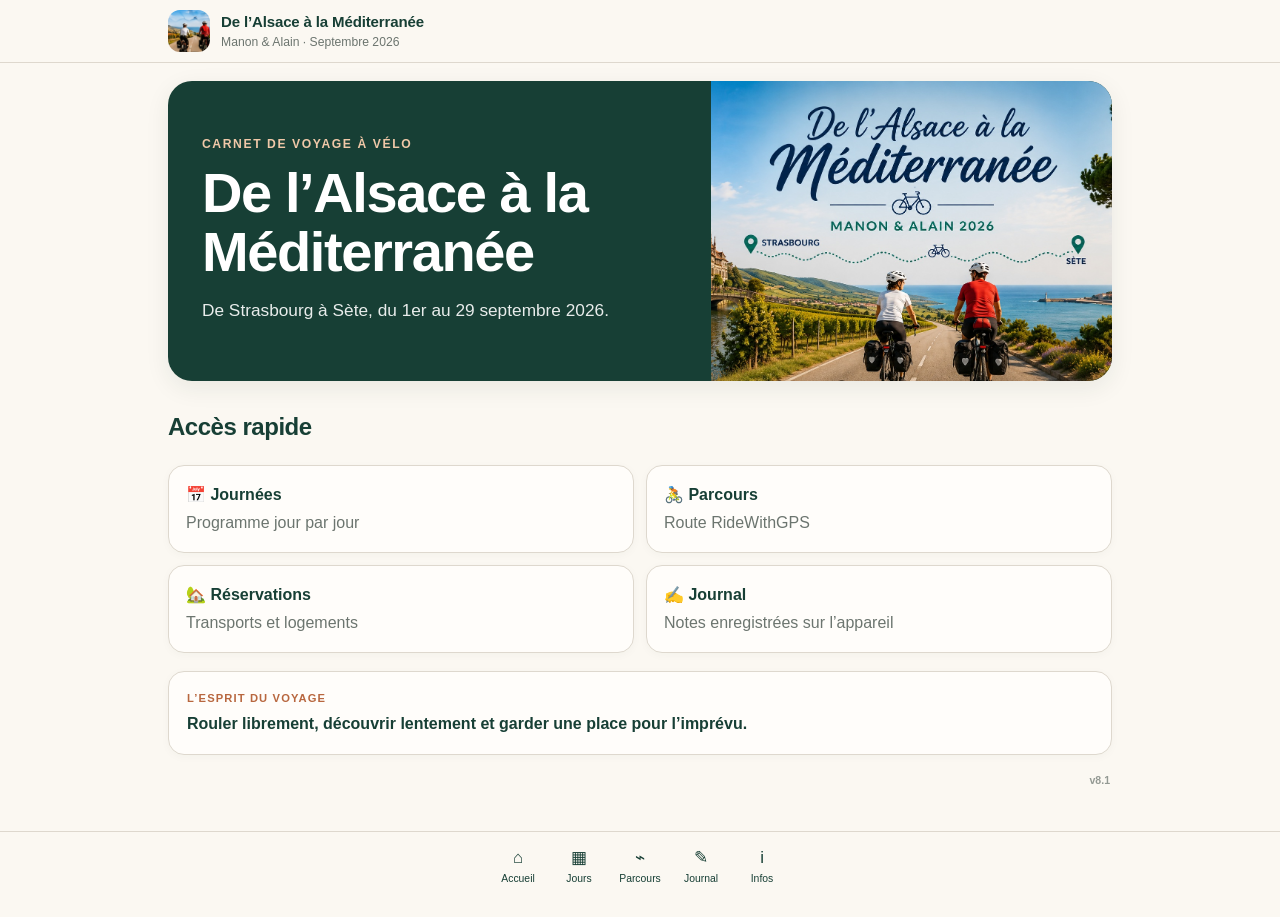
==== index.html @ c7af8c57 "Add files via upload" ====
<!doctype html>
<html lang="fr">
<head>
  <meta charset="utf-8">
  <meta name="viewport" content="width=device-width,initial-scale=1,viewport-fit=cover">
  <meta name="theme-color" content="#173f35">
  <meta name="apple-mobile-web-app-capable" content="yes">
  <meta name="apple-mobile-web-app-status-bar-style" content="default">
  <meta name="apple-mobile-web-app-title" content="France 2026">
  <link rel="manifest" href="manifest.webmanifest?v=8.1">
  <link rel="apple-touch-icon" sizes="180x180" href="icon-180-v2920.png">
  <link rel="icon" type="image/png" sizes="192x192" href="icon-192-v2920.png">
  <link rel="stylesheet" href="styles.css">
  <title>De l’Alsace à la Méditerranée</title>
</head>
<body>
<header class="top">
  <div class="topin">
    <img class="mini-logo" src="icon-192-v2920.png" alt="" aria-hidden="true" style="width:42px;height:42px;border-radius:12px;object-fit:cover;display:block;">
    <div><strong>De l’Alsace à la Méditerranée</strong><small>Manon &amp; Alain · Septembre 2026</small></div>
  </div>
</header>

<main>
<section id="accueil" class="screen active">
  <div class="hero">
    <div class="hero-copy">
      <p class="eyebrow">CARNET DE VOYAGE À VÉLO</p>
      <h1>De l’Alsace à la Méditerranée</h1>
      <p class="lead">De Strasbourg à Sète, du 1er au 29 septembre 2026.</p>
      
    </div>
    <div class="hero-art"><img src="cyclistes-hero.jpg" alt="De l’Alsace à la Méditerranée — Manon & Alain 2026" style="width:100%;height:100%;object-fit:cover;object-position:center center;"></div>
  </div>

  <h2>Accès rapide</h2>
  <div class="grid">
    <a class="card" href="#jours"><b>📅 Journées</b><span>Programme jour par jour</span></a>
    <a class="card" href="#itineraire"><b>🚴 Parcours</b><span>Route RideWithGPS</span></a>
    <a class="card" href="#reservations"><b>🏡 Réservations</b><span>Transports et logements</span></a>
    <a class="card" href="#journal"><b>✍️ Journal</b><span>Notes enregistrées sur l’appareil</span></a>
  </div>
  <div class="spirit"><small>L’ESPRIT DU VOYAGE</small><strong>Rouler librement, découvrir lentement et garder une place pour l’imprévu.</strong></div>
  <p class="home-version" aria-label="Version de l’application">v8.1</p>

</section>

<section id="jours" class="screen"><h1>Les journées</h1><p class="muted">Les quatre premières journées sont détaillées. Le voyage à vélo commence le 5 septembre.</p><div id="dayList" class="days"></div></section>
<section id="day" class="screen"><button class="back" data-go="jours">← Toutes les journées</button><div id="dayContent"></div></section>

<section id="itineraire" class="screen">
  <h1>Liste des itinéraires RideWithGPS</h1>
  <p class="muted">Tous les parcours GPX prévus pour le voyage à vélo.</p>
  <div class="route-list">
    <a class="route-item" href="https://ridewithgps.com/routes/53578421?privacy_code=kkxuelJLVp05PTeBOPnZdw6jLSiA1Exd" target="_blank" rel="noopener">
      <span class="route-icon">🌍</span>
      <span><strong>Strasbourg → Sète</strong><small>Parcours complet</small></span>
    </a>
    <a class="route-item" href="https://ridewithgps.com/routes/56990566" target="_blank" rel="noopener">
      <span class="route-icon">🚴</span><span><strong>Strasbourg → Barr</strong><small>5 septembre 2026</small></span>
    </a>
    <a class="route-item" href="https://ridewithgps.com/routes/56138400" target="_blank" rel="noopener">
      <span class="route-icon">🚴</span><span><strong>Barr → Colmar</strong><small>6 septembre 2026</small></span>
    </a>
    <a class="route-item" href="https://ridewithgps.com/routes/57036457" target="_blank" rel="noopener">
      <span class="route-icon">🚴</span><span><strong>Colmar → Cernay</strong><small>7 septembre 2026</small></span>
    </a>
    <a class="route-item" href="https://ridewithgps.com/routes/57052160" target="_blank" rel="noopener">
      <span class="route-icon">🚴</span><span><strong>Cernay → Colombier-Fontaine</strong><small>8 septembre 2026</small></span>
    </a>
    <a class="route-item" href="https://ridewithgps.com/routes/56206517" target="_blank" rel="noopener">
      <span class="route-icon">🚴</span><span><strong>Colombier-Fontaine → Roche-lez-Beaupré</strong><small>9 septembre 2026</small></span>
    </a>
    <a class="route-item" href="https://ridewithgps.com/routes/56222242" target="_blank" rel="noopener">
      <span class="route-icon">🚴</span><span><strong>Besançon → Dole</strong><small>10 septembre 2026</small></span>
    </a>
    <a class="route-item" href="https://ridewithgps.com/routes/56267399" target="_blank" rel="noopener">
      <span class="route-icon">🚴</span><span><strong>Dole → Marsannay-la-Côte</strong><small>11 septembre 2026</small></span>
    </a>
    <a class="route-item" href="https://ridewithgps.com/routes/56269077" target="_blank" rel="noopener">
      <span class="route-icon">🚴</span><span><strong>Marsannay-la-Côte - Boucle</strong><small>13 septembre 2026</small></span>
    </a>
    <a class="route-item" href="https://ridewithgps.com/routes/56269293" target="_blank" rel="noopener">
      <span class="route-icon">🚴</span><span><strong>Marsannay-la-Côte → Chagny</strong><small>14 septembre 2026</small></span>
    </a>
    <a class="route-item" href="https://ridewithgps.com/routes/56273151" target="_blank" rel="noopener">
      <span class="route-icon">🚴</span><span><strong>Chagny → Tournus</strong><small>15 septembre 2026</small></span>
    </a>
    <a class="route-item" href="https://ridewithgps.com/routes/56273559" target="_blank" rel="noopener">
      <span class="route-icon">🚴</span><span><strong>Tournus → Belleville-en-Beaujolais</strong><small>16 septembre 2026</small></span>
    </a>
    <a class="route-item" href="https://ridewithgps.com/routes/56281487" target="_blank" rel="noopener">
      <span class="route-icon">🚴</span><span><strong>Belleville-en-Beaujolais → Givors</strong><small>17 septembre 2026</small></span>
    </a>
    <a class="route-item" href="https://ridewithgps.com/routes/56790082" target="_blank" rel="noopener">
      <span class="route-icon">🚴</span><span><strong>Givors → Tain-l’Hermitage</strong><small>18 septembre 2026</small></span>
    </a>
    <a class="route-item" href="https://ridewithgps.com/routes/56830705" target="_blank" rel="noopener">
      <span class="route-icon">🚴</span><span><strong>Tain-l’Hermitage → Montélimar</strong><small>20 septembre 2026</small></span>
    </a>
    <a class="route-item" href="https://ridewithgps.com/routes/56876673" target="_blank" rel="noopener">
      <span class="route-icon">🚴</span><span><strong>Montélimar → Orange</strong><small>21 septembre 2026</small></span>
    </a>
    <a class="route-item" href="https://ridewithgps.com/routes/56885622" target="_blank" rel="noopener">
      <span class="route-icon">🚴</span><span><strong>Orange → Avignon</strong><small>22 septembre 2026</small></span>
    </a>
  </div>
</section>

<section id="reservations" class="screen">
  <h1>Réservations et transports</h1>

  <div class="panel">
    <b>🚐 Aéronavette — aller-retour Montréal-Trudeau</b>
    <p><strong>Dossier :</strong> 201622<br>
    <strong>Aller :</strong> 31 août 2026 — Magog → Montréal-Trudeau, pour le vol TS574 vers Lyon à 23 h 25<br>
    <strong>Retour :</strong> 29 septembre 2026 — arrivée du vol TS575 de Lyon à 16 h 15, puis Montréal-Trudeau → Magog<br>
    <strong>Bagages surdimensionnés :</strong> 2 sacs à vélo</p>
    <a href="aeronavette-reservation.pdf" target="_blank" rel="noopener">Voir la réservation Aéronavette</a>
  </div>

  <div class="panel"><b>Lyon — 1er et 2 septembre</b><p>14, rue Saint-Victorien, 69003 Lyon</p><a href="https://wego.here.com/search/14%20Rue%20Saint-Victorien%2C%2069003%20Lyon" target="_blank" rel="noopener" class="reservation-action">📍 Ouvrir dans HERE WeGo</a></div>

  <div class="panel">
    <b>📦 Bounce — consigne de bagages · 2 au 27 septembre</b>
    <p><strong>Lieu :</strong> Hôtel Restaurant Campanile Lyon Gare Part-Dieu<br>
    <strong>Adresse :</strong> 31, rue Maurice Flandin, 69003 Lyon<br>
    <strong>Dépôt :</strong> 2 septembre 2026 à 10 h<br>
    <strong>Récupération :</strong> 27 septembre 2026 à 17 h<br>
    <strong>Code de réservation :</strong> RHQDAPG4<br>
    <strong>Bagage :</strong> 1 hors format</p>
    <a href="https://wego.here.com/directions/mix/14%20Rue%20Saint-Victorien%2C%2069003%20Lyon/31%20Rue%20Maurice%20Flandin%2C%2069003%20Lyon" target="_blank" rel="noopener" class="reservation-action">🗺️ Itinéraire Airbnb → Bounce</a>
  </div>
  <div class="panel"><b>Strasbourg — 3 et 4 septembre</b><p>17, rue des Orfèvres, 67000 Strasbourg</p><a href="https://wego.here.com/search/17%20Rue%20des%20Orfevres%2C%20Strasbourg" target="_blank" rel="noopener" class="reservation-action">📍 Ouvrir dans HERE WeGo</a></div>
  <div class="panel"><b>Aéroport de Lyon → Part-Dieu</b><p>Rhônexpress.</p><a href="https://www.rhonexpress.fr/" target="_blank" rel="noopener" class="reservation-action">🎟️ Ouvrir la billetterie Rhônexpress</a></div>
  <div class="panel warning"><b>Train Lyon → Strasbourg</b><p>Horaire et réservation des deux vélos à confirmer. Ne pas considérer cette section comme une réservation.</p><a href="https://www.sncf-connect.com/" target="_blank" rel="noopener">SNCF Connect</a></div>
</section>

<section id="journal" class="screen"><h1>Journal de route</h1><p class="muted">Les notes restent enregistrées dans ce navigateur sur cet appareil.</p><label>Date ou titre<input id="noteTitle" placeholder="Ex. 8 septembre — une belle rencontre"></label><label>Votre note<textarea id="noteText" rows="8" placeholder="Écrivez ici..."></textarea></label><button class="btn" id="saveNote">Enregistrer la note</button><div id="notes"></div></section>

<section id="infos" class="screen">
  <h1>Informations utiles</h1>
  <p class="muted">Renseignements pratiques pour le voyage. Aucun document confidentiel n’est conservé dans le site.</p>

  <div class="panel warning">
    <b>Urgence en France</b>
    <p><strong>112</strong> — numéro d’urgence européen<br>
    <strong>15</strong> — SAMU, urgence médicale<br>
    <strong>17</strong> — Police<br>
    <strong>18</strong> — Pompiers</p>
  </div>

  <div class="panel">
    <b>Assurance médicale Manuvie</b>
    <p><strong>Numéros de téléphone</strong><br>
    Canada et États-Unis : <a href="tel:+18888818010">1 888 881-8010</a><br>
    Ailleurs dans le monde, à frais virés : <a href="tel:+15199458346">1 519 945-8346</a></p>
    <p><strong>Numéros de contrat</strong><br>
    Alain : CMX108213034<br>
    Manon : CMX459519649</p>
    <p class="note">Communiquer avec le centre d’assistance avant un traitement lorsque la situation le permet. Les contrats complets demeurent dans iCloud Drive ou dans l’application Fichiers.</p>
  </div>

  <div class="panel">
    <b>Applications utiles</b>
    <p><a href="https://ridewithgps.com/" target="_blank" rel="noopener">RideWithGPS</a><br>
    <a href="https://www.sncf-connect.com/" target="_blank" rel="noopener">SNCF Connect</a><br>
    <a href="https://wego.here.com/" target="_blank" rel="noopener">HERE WeGo</a></p>
  </div>


  <div class="panel">
    <b>🚴 Dupliquer un itinéraire dans RideWithGPS sur iPad</b>
    <ol>
      <li>Ouvrir <strong>Bibliothèque</strong>, puis <strong>Itinéraires</strong>.</li>
      <li>Ouvrir l’itinéraire à dupliquer.</li>
      <li>Toucher <strong>Planifier</strong> au bas de l’écran.</li>
      <li>Dans le planificateur, toucher <strong>Terminé</strong>, sans modifier le tracé.</li>
      <li>Toucher <strong>Enregistrer</strong>.</li>
      <li>Choisir <strong>Enregistrer comme nouveau</strong> (<em>Save as New</em>).</li>
      <li>Donner un nouveau nom à la copie, puis enregistrer.</li>
    </ol>
    <p class="note">La copie peut ensuite être modifiée sans toucher à l’itinéraire original.</p>
  </div>

  <div class="panel">
    <b>📲 Mise à jour du site sur GitHub — tablette</b>
    <ol>
      <li>Télécharger le fichier <strong>vX.X.X-France2026.zip</strong> depuis ChatGPT.</li>
      <li>Dans <strong>Fichiers &gt; Téléchargements</strong>, toucher le ZIP pour le décompresser.</li>
      <li>Dans Safari, ouvrir le dépôt <strong>FranceVelo2026</strong> sur GitHub.</li>
      <li>Choisir <strong>Add file &gt; Upload files</strong>.</li>
      <li>Sélectionner <strong>tout le contenu</strong> du dossier décompressé, et non le dossier lui-même.</li>
      <li>Attendre la fin du téléversement, inscrire « Mise à jour vX.X.X », puis toucher <strong>Commit changes</strong>.</li>
      <li>Après environ une minute, rouvrir le site et vérifier le numéro de version dans Informations.</li>
    </ol>
    <p class="note">Si l’ancienne version reste affichée, fermer le site puis le rouvrir dans Safari.</p>
  </div>
<p><strong>Version actuelle : v8.1</strong></p>
</section>
</main>

<nav class="bottom"><a href="#accueil">⌂<span>Accueil</span></a><a href="#jours">▦<span>Jours</span></a><a href="#itineraire">⌁<span>Parcours</span></a><a href="#journal">✎<span>Journal</span></a><a href="#infos">i<span>Infos</span></a></nav>
<script src="app.js?v=8.1"></script>
</body>
</html>
---- styles.css ----
:root{--green:#173f35;--green2:#245848;--paper:#fbf8f2;--card:#fffdfa;--ink:#24312d;--muted:#6c756f;--line:#ded8ce;--rust:#b8673f;--soft:#f0ebe2;--shadow:0 7px 24px rgba(28,48,41,.08)}
*{box-sizing:border-box}html{background:var(--paper);scroll-behavior:smooth}body{margin:0;background:var(--paper);color:var(--ink);font-family:-apple-system,BlinkMacSystemFont,"SF Pro Text","Helvetica Neue",Arial,sans-serif;-webkit-font-smoothing:antialiased;text-rendering:optimizeLegibility;line-height:1.5;padding-bottom:86px}a{color:inherit;text-decoration:none}button,input,textarea{font:inherit}.top{position:sticky;top:0;z-index:50;background:rgba(251,248,242,.94);backdrop-filter:blur(12px);border-bottom:1px solid var(--line)}.topin{max-width:980px;margin:auto;padding:10px 18px;display:flex;align-items:center;gap:11px}.topin div{display:flex;flex-direction:column}.topin strong{font-size:.94rem;color:var(--green);font-weight:700;letter-spacing:-.01em}.topin small{font-size:.76rem;color:var(--muted)}main{max-width:980px;margin:auto;padding:18px 18px 42px}.screen{display:none}.screen.active{display:block}.hero{background:var(--green);color:white;border-radius:24px;overflow:hidden;display:grid;grid-template-columns:minmax(0,1.15fr) minmax(260px,.85fr);min-height:300px;position:relative;box-shadow:var(--shadow)}.hero-copy{padding:34px 34px 38px;display:flex;flex-direction:column;justify-content:center}.hero h1{color:white;font-size:clamp(2rem,5vw,3.5rem);line-height:1.05;margin:.2rem 0 1rem;max-width:620px;font-weight:750;letter-spacing:-.025em}.lead{font-size:1.08rem;opacity:.9;margin:0}.eyebrow{font-size:.76rem;letter-spacing:.13em;text-transform:uppercase;font-weight:800;color:var(--rust);margin:0 0 8px}.hero .eyebrow{color:#f0c8a8}.hero-art{min-height:300px}.home-version{margin:8px 2px 0;text-align:right;color:var(--muted);font-size:.66rem;font-weight:600;opacity:.72}h1{color:var(--green);line-height:1.1}h2{color:var(--green);margin-top:28px;font-weight:750;letter-spacing:-.02em}.grid{display:grid;grid-template-columns:repeat(2,minmax(0,1fr));gap:12px}.card,.panel,.spirit,.fact,.route-item,.dayitem{background:var(--card);border:1px solid var(--line);border-radius:16px;box-shadow:0 2px 10px rgba(28,48,41,.03)}.card{padding:17px;display:flex;flex-direction:column;gap:4px}.card b{color:var(--green);font-weight:700}.card span,.muted,.note{color:var(--muted)}.spirit{margin:18px 0;padding:18px}.spirit small{display:block;font-size:.7rem;letter-spacing:.1em;color:var(--rust);font-weight:800;margin-bottom:5px}.spirit strong{display:block;color:var(--green)}.days{display:grid;gap:9px}.dayitem{display:grid;grid-template-columns:44px 1fr;align-items:center;gap:11px;padding:11px 13px;cursor:pointer}.dayitem.pending{opacity:.62}.daynum{width:38px;height:38px;border-radius:50%;display:grid;place-items:center;background:var(--green);color:white;font-weight:800}.dayitem small{display:block;color:var(--muted);margin-top:2px}.back{border:0;background:transparent;color:var(--green);font-weight:750;padding:7px 0;cursor:pointer}.facts{display:grid;grid-template-columns:repeat(2,minmax(0,1fr));gap:10px;margin:15px 0 22px}.fact{padding:13px 14px}.fact small{display:block;color:var(--muted);font-size:.73rem;text-transform:uppercase;letter-spacing:.04em}.fact b{display:block;color:var(--green);margin-top:2px}.timeline{border-left:2px solid #cbbda9;margin-left:6px;padding-left:20px}.stop{position:relative;padding:0 0 22px}.stop:before{content:"";position:absolute;left:-26px;top:7px;width:10px;height:10px;border-radius:50%;background:var(--rust)}.stop>b{color:var(--green)}.stop p{margin:5px 0 0}.activity-links,.daylinks{display:grid;gap:8px;margin-top:10px}.activity-links a,.daylinks .btn,.btn{display:block;padding:12px 14px;border-radius:13px;background:var(--green);color:white;font-weight:700;border:0;text-align:center}.activity-links a{background:var(--soft);color:var(--green);border:1px solid var(--line);text-align:left}.route-list{display:grid;gap:9px}.route-item{display:flex;align-items:center;gap:12px;padding:13px 15px}.route-item:hover{border-color:#b9aa99}.route-icon{font-size:1.35rem}.route-item span:last-child{display:flex;flex-direction:column}.route-item strong{color:var(--green)}.route-item small{color:var(--muted);margin-top:2px}.panel{padding:16px;margin:12px 0}.panel>b{color:var(--green)}.panel p{margin:.45rem 0}.warning{border-left:4px solid var(--rust)}label{display:block;font-weight:700;color:var(--green);margin:14px 0 7px}input,textarea{width:100%;border:1px solid var(--line);border-radius:12px;padding:12px;background:white;color:var(--ink)}.bottom{position:fixed;left:0;right:0;bottom:0;z-index:60;display:flex;justify-content:center;gap:3px;padding:8px 8px calc(8px + env(safe-area-inset-bottom));background:rgba(251,248,242,.96);backdrop-filter:blur(14px);border-top:1px solid var(--line)}.bottom a{min-width:58px;padding:5px 8px;display:flex;flex-direction:column;align-items:center;font-size:1.05rem;color:var(--green)}.bottom a span{font-size:.65rem;margin-top:1px}ol{padding-left:1.25rem}@media(max-width:720px){main{padding:14px 14px 36px}.hero{grid-template-columns:1fr;min-height:auto}.hero-copy{padding:25px 22px 24px}.hero-art{height:180px;min-height:0}.grid,.facts{grid-template-columns:1fr 1fr}.hero h1{font-size:2.15rem}}@media(max-width:430px){.grid,.facts{grid-template-columns:1fr}.topin{padding-left:14px;padding-right:14px}.hero-art{height:155px}}

/* Liens d’action plus visibles dans Réservations */
#reservations .reservation-action{display:inline-flex;align-items:center;justify-content:center;gap:7px;margin-top:8px;padding:11px 14px;border-radius:12px;background:var(--green);color:#fff;font-weight:750;box-shadow:0 2px 8px rgba(23,63,53,.16)}
#reservations .reservation-action:active{transform:translateY(1px)}
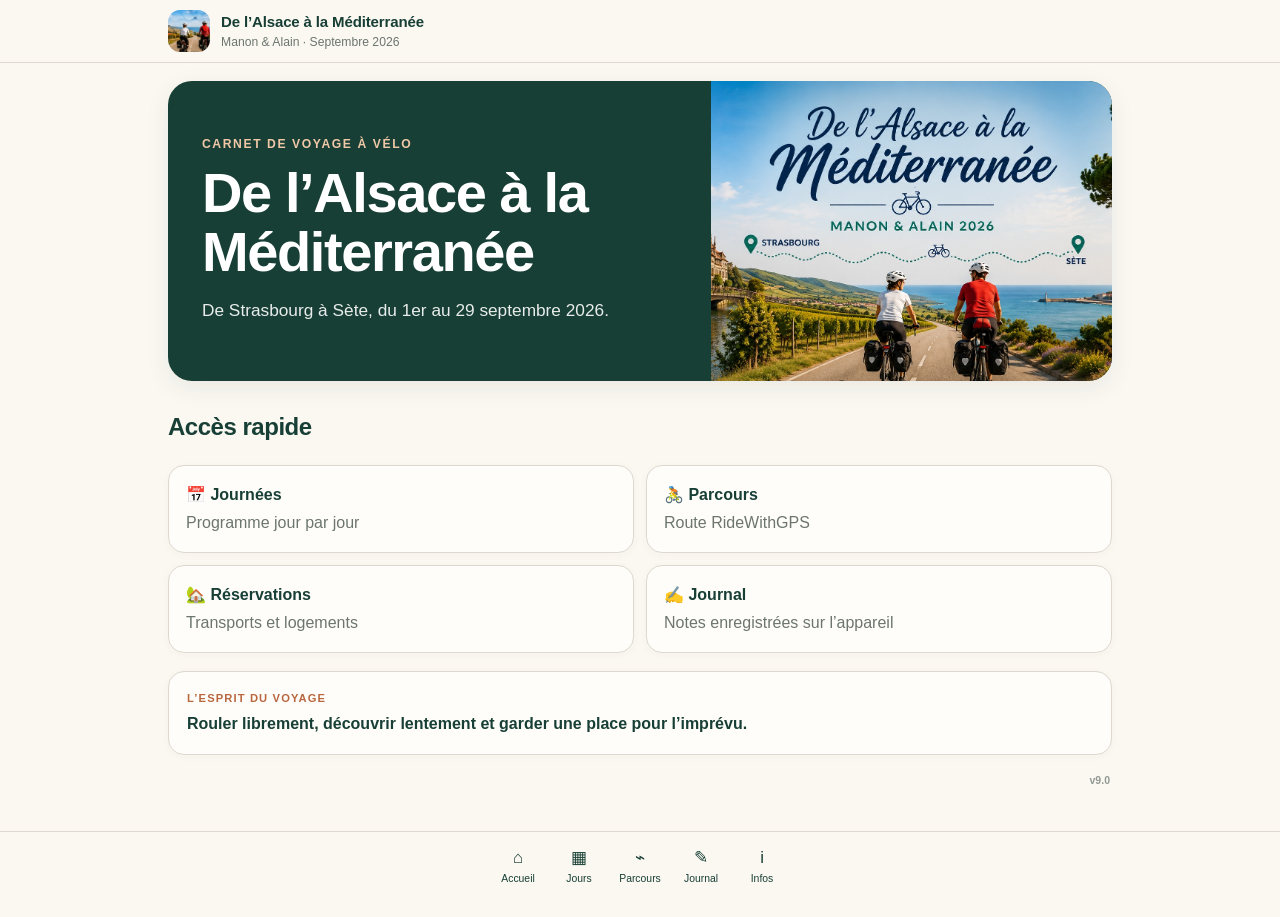
==== commit d73c4e06: "Add files via upload" ====
--- a/index.html
+++ b/index.html
@@ -41,7 +41,7 @@
     <a class="card" href="#journal"><b>✍️ Journal</b><span>Notes enregistrées sur l’appareil</span></a>
   </div>
   <div class="spirit"><small>L’ESPRIT DU VOYAGE</small><strong>Rouler librement, découvrir lentement et garder une place pour l’imprévu.</strong></div>
-  <p class="home-version" aria-label="Version de l’application">v8.1</p>
+  <p class="home-version" aria-label="Version de l’application">v9.0</p>
 
 </section>
 
@@ -68,11 +68,11 @@
     <a class="route-item" href="https://ridewithgps.com/routes/57052160" target="_blank" rel="noopener">
       <span class="route-icon">🚴</span><span><strong>Cernay → Colombier-Fontaine</strong><small>8 septembre 2026</small></span>
     </a>
-    <a class="route-item" href="https://ridewithgps.com/routes/56206517" target="_blank" rel="noopener">
+    <a class="route-item" href="https://ridewithgps.com/routes/57070393" target="_blank" rel="noopener">
       <span class="route-icon">🚴</span><span><strong>Colombier-Fontaine → Roche-lez-Beaupré</strong><small>9 septembre 2026</small></span>
     </a>
-    <a class="route-item" href="https://ridewithgps.com/routes/56222242" target="_blank" rel="noopener">
-      <span class="route-icon">🚴</span><span><strong>Besançon → Dole</strong><small>10 septembre 2026</small></span>
+    <a class="route-item" href="https://ridewithgps.com/routes/57084400" target="_blank" rel="noopener">
+      <span class="route-icon">🚴</span><span><strong>Roche-lez-Beaupré → Dole</strong><small>10 septembre 2026</small></span>
     </a>
     <a class="route-item" href="https://ridewithgps.com/routes/56267399" target="_blank" rel="noopener">
       <span class="route-icon">🚴</span><span><strong>Dole → Marsannay-la-Côte</strong><small>11 septembre 2026</small></span>
@@ -196,11 +196,11 @@
     </ol>
     <p class="note">Si l’ancienne version reste affichée, fermer le site puis le rouvrir dans Safari.</p>
   </div>
-<p><strong>Version actuelle : v8.1</strong></p>
+<p><strong>Version actuelle : v9.0</strong></p>
 </section>
 </main>
 
 <nav class="bottom"><a href="#accueil">⌂<span>Accueil</span></a><a href="#jours">▦<span>Jours</span></a><a href="#itineraire">⌁<span>Parcours</span></a><a href="#journal">✎<span>Journal</span></a><a href="#infos">i<span>Infos</span></a></nav>
-<script src="app.js?v=8.1"></script>
+<script src="app.js?v=9.0"></script>
 </body>
 </html>
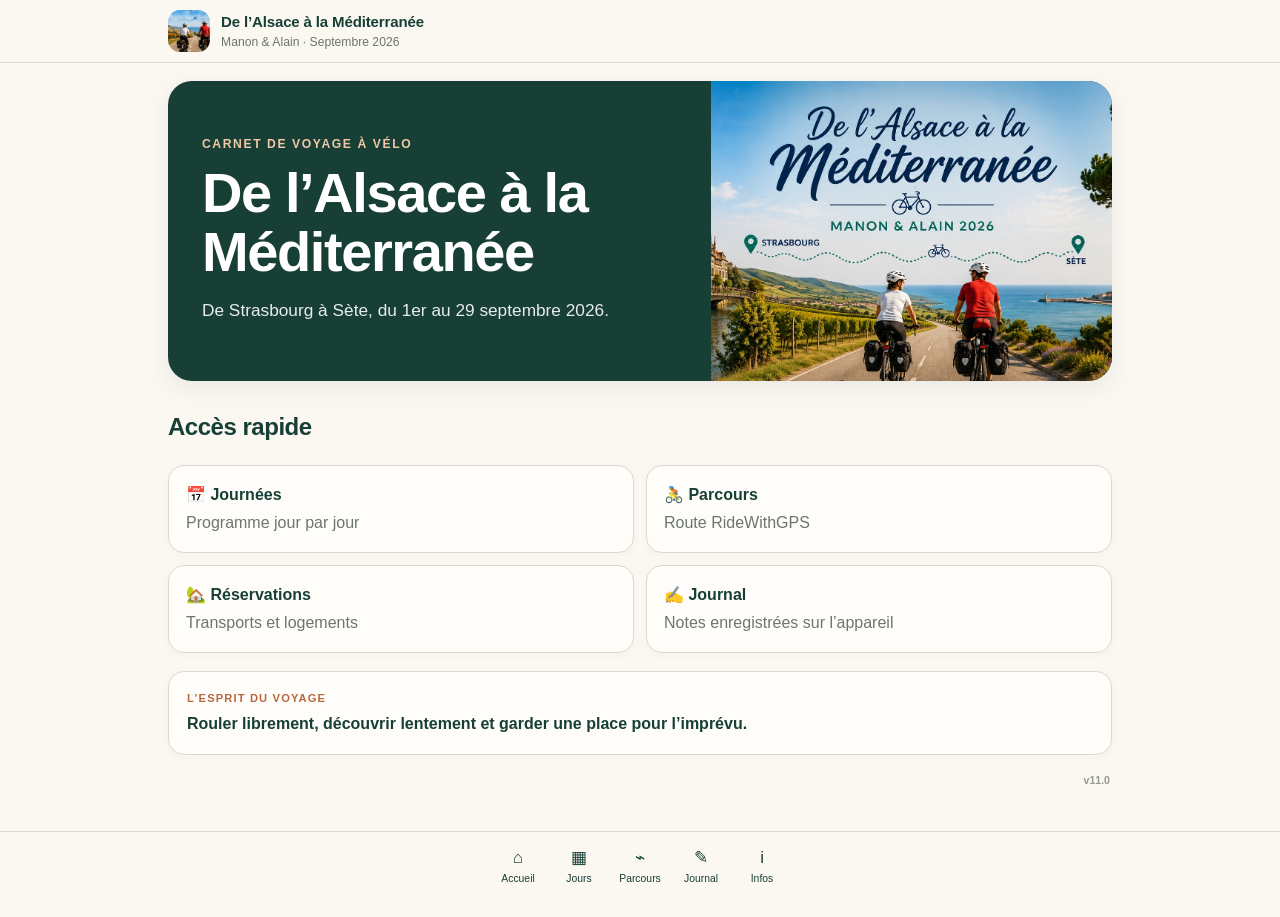
==== commit 05c7a4d1: "Add files via upload" ====
--- a/index.html
+++ b/index.html
@@ -41,7 +41,7 @@
     <a class="card" href="#journal"><b>✍️ Journal</b><span>Notes enregistrées sur l’appareil</span></a>
   </div>
   <div class="spirit"><small>L’ESPRIT DU VOYAGE</small><strong>Rouler librement, découvrir lentement et garder une place pour l’imprévu.</strong></div>
-  <p class="home-version" aria-label="Version de l’application">v9.0</p>
+  <p class="home-version" aria-label="Version de l’application">v11.0</p>
 
 </section>
 
@@ -196,11 +196,11 @@
     </ol>
     <p class="note">Si l’ancienne version reste affichée, fermer le site puis le rouvrir dans Safari.</p>
   </div>
-<p><strong>Version actuelle : v9.0</strong></p>
+<p><strong>Version actuelle : v11.0</strong></p>
 </section>
 </main>
 
 <nav class="bottom"><a href="#accueil">⌂<span>Accueil</span></a><a href="#jours">▦<span>Jours</span></a><a href="#itineraire">⌁<span>Parcours</span></a><a href="#journal">✎<span>Journal</span></a><a href="#infos">i<span>Infos</span></a></nav>
-<script src="app.js?v=9.0"></script>
+<script src="app.js?v=9.1"></script>
 </body>
 </html>
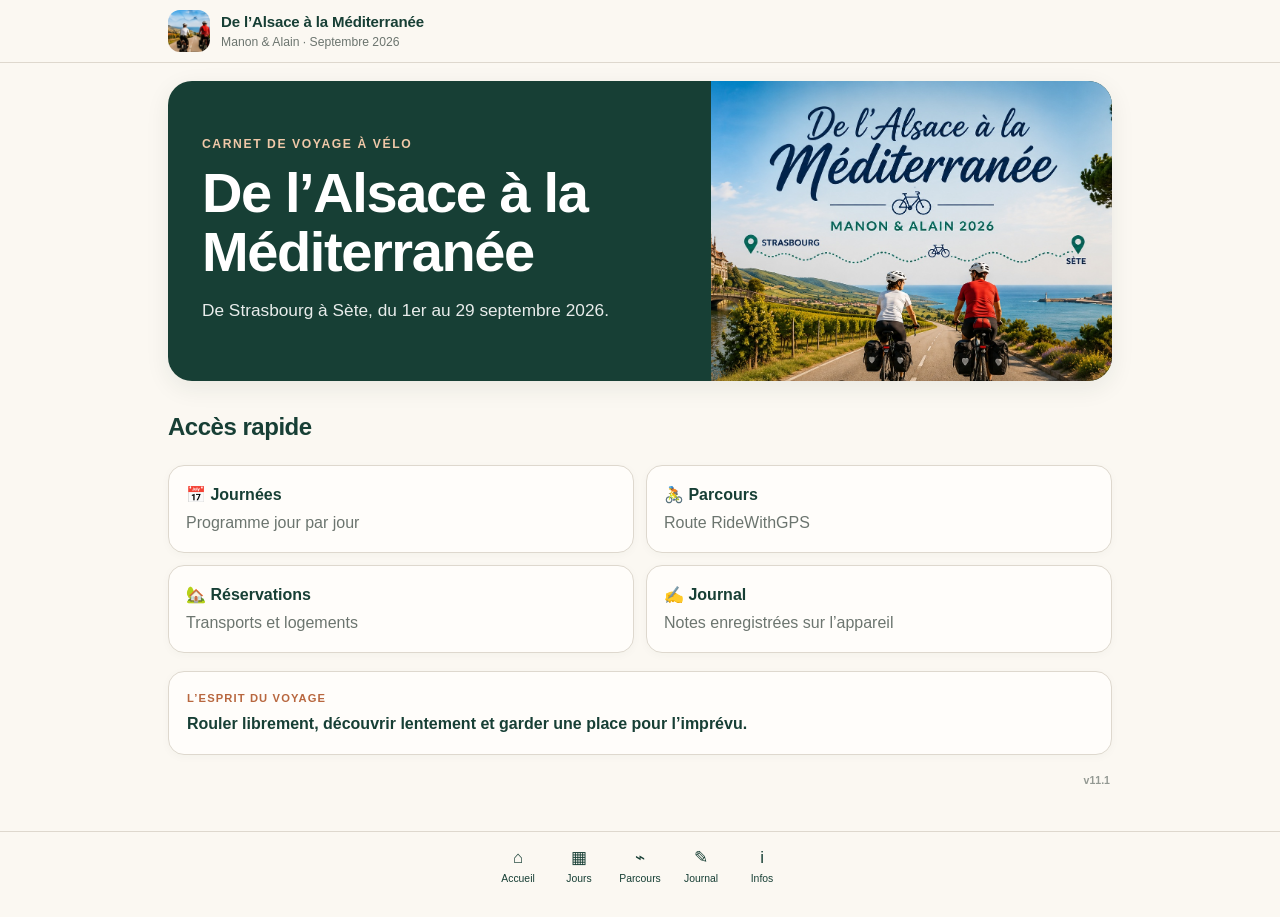
==== commit cef77e48: "Add files via upload" ====
--- a/index.html
+++ b/index.html
@@ -41,7 +41,7 @@
     <a class="card" href="#journal"><b>✍️ Journal</b><span>Notes enregistrées sur l’appareil</span></a>
   </div>
   <div class="spirit"><small>L’ESPRIT DU VOYAGE</small><strong>Rouler librement, découvrir lentement et garder une place pour l’imprévu.</strong></div>
-  <p class="home-version" aria-label="Version de l’application">v11.0</p>
+  <p class="home-version" aria-label="Version de l’application">v11.1</p>
 
 </section>
 
@@ -78,7 +78,7 @@
       <span class="route-icon">🚴</span><span><strong>Dole → Marsannay-la-Côte</strong><small>11 septembre 2026</small></span>
     </a>
     <a class="route-item" href="https://ridewithgps.com/routes/56269077" target="_blank" rel="noopener">
-      <span class="route-icon">🚴</span><span><strong>Marsannay-la-Côte - Boucle</strong><small>13 septembre 2026</small></span>
+      <span class="route-icon">🚴</span><span><strong>Marsannay-la-Côte - Boucle</strong><small>12 septembre 2026</small></span>
     </a>
     <a class="route-item" href="https://ridewithgps.com/routes/56269293" target="_blank" rel="noopener">
       <span class="route-icon">🚴</span><span><strong>Marsannay-la-Côte → Chagny</strong><small>14 septembre 2026</small></span>
@@ -196,7 +196,7 @@
     </ol>
     <p class="note">Si l’ancienne version reste affichée, fermer le site puis le rouvrir dans Safari.</p>
   </div>
-<p><strong>Version actuelle : v11.0</strong></p>
+<p><strong>Version actuelle : v11.1</strong></p>
 </section>
 </main>
 
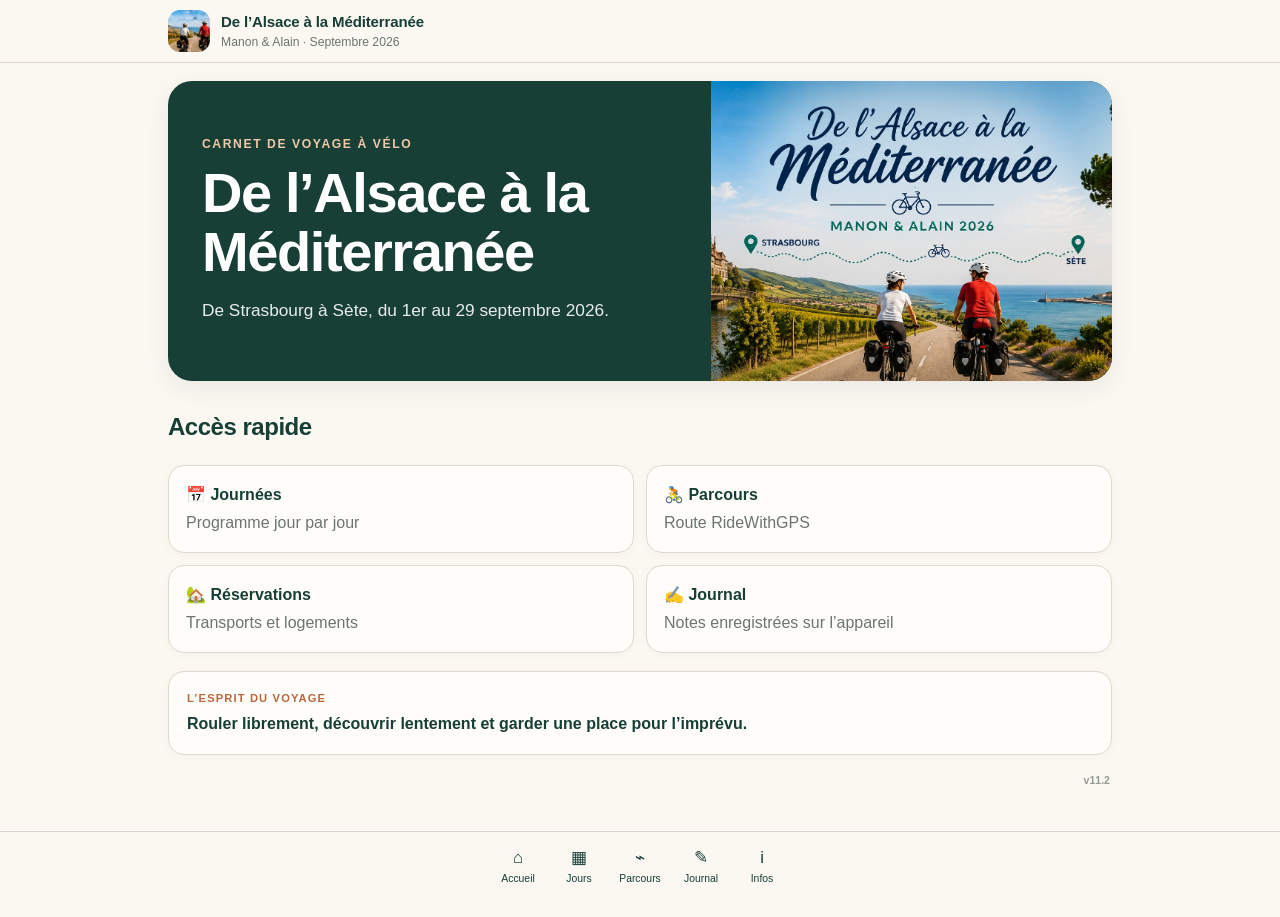
==== commit 42d0b7e8: "Add files via upload" ====
--- a/index.html
+++ b/index.html
@@ -41,7 +41,7 @@
     <a class="card" href="#journal"><b>✍️ Journal</b><span>Notes enregistrées sur l’appareil</span></a>
   </div>
   <div class="spirit"><small>L’ESPRIT DU VOYAGE</small><strong>Rouler librement, découvrir lentement et garder une place pour l’imprévu.</strong></div>
-  <p class="home-version" aria-label="Version de l’application">v11.1</p>
+  <p class="home-version" aria-label="Version de l’application">v11.2</p>
 
 </section>
 
@@ -196,7 +196,7 @@
     </ol>
     <p class="note">Si l’ancienne version reste affichée, fermer le site puis le rouvrir dans Safari.</p>
   </div>
-<p><strong>Version actuelle : v11.1</strong></p>
+<p><strong>Version actuelle : v11.2</strong></p>
 </section>
 </main>
 
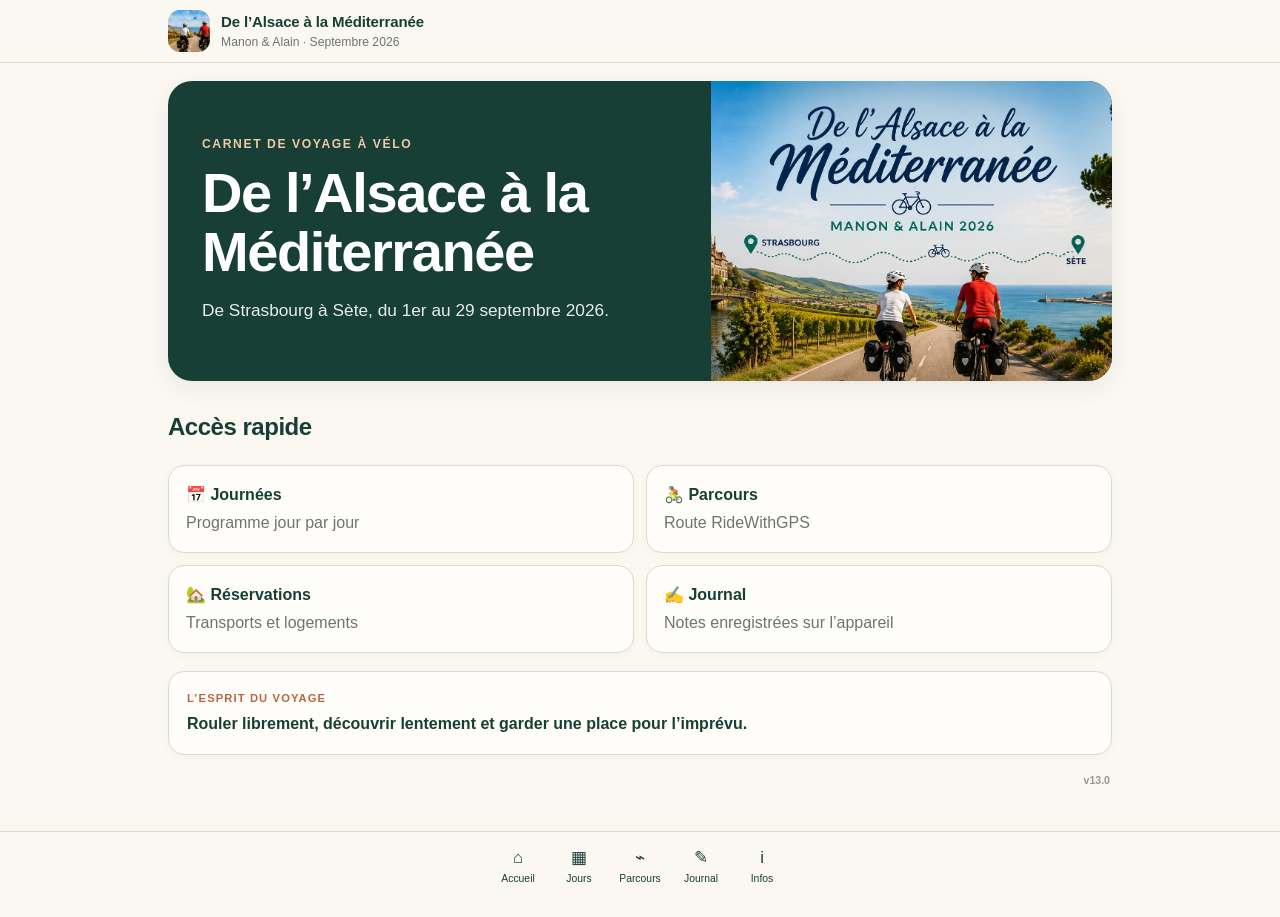
==== commit 7f88508e: "Add files via upload" ====
--- a/index.html
+++ b/index.html
@@ -41,7 +41,7 @@
     <a class="card" href="#journal"><b>✍️ Journal</b><span>Notes enregistrées sur l’appareil</span></a>
   </div>
   <div class="spirit"><small>L’ESPRIT DU VOYAGE</small><strong>Rouler librement, découvrir lentement et garder une place pour l’imprévu.</strong></div>
-  <p class="home-version" aria-label="Version de l’application">v11.2</p>
+  <p class="home-version" aria-label="Version de l’application">v13.0</p>
 
 </section>
 
@@ -81,10 +81,10 @@
       <span class="route-icon">🚴</span><span><strong>Marsannay-la-Côte - Boucle</strong><small>12 septembre 2026</small></span>
     </a>
     <a class="route-item" href="https://ridewithgps.com/routes/56269293" target="_blank" rel="noopener">
-      <span class="route-icon">🚴</span><span><strong>Marsannay-la-Côte → Chagny</strong><small>14 septembre 2026</small></span>
+      <span class="route-icon">🚴</span><span><strong>Marsannay-la-Côte → Chalon-sur-Saône</strong><small>14 septembre 2026</small></span>
     </a>
     <a class="route-item" href="https://ridewithgps.com/routes/56273151" target="_blank" rel="noopener">
-      <span class="route-icon">🚴</span><span><strong>Chagny → Tournus</strong><small>15 septembre 2026</small></span>
+      <span class="route-icon">🚴</span><span><strong>Chalon-sur-Saône → Mâcon</strong><small>15 septembre 2026</small></span>
     </a>
     <a class="route-item" href="https://ridewithgps.com/routes/56273559" target="_blank" rel="noopener">
       <span class="route-icon">🚴</span><span><strong>Tournus → Belleville-en-Beaujolais</strong><small>16 septembre 2026</small></span>
@@ -196,7 +196,7 @@
     </ol>
     <p class="note">Si l’ancienne version reste affichée, fermer le site puis le rouvrir dans Safari.</p>
   </div>
-<p><strong>Version actuelle : v11.2</strong></p>
+<p><strong>Version actuelle : v13.0</strong></p>
 </section>
 </main>
 
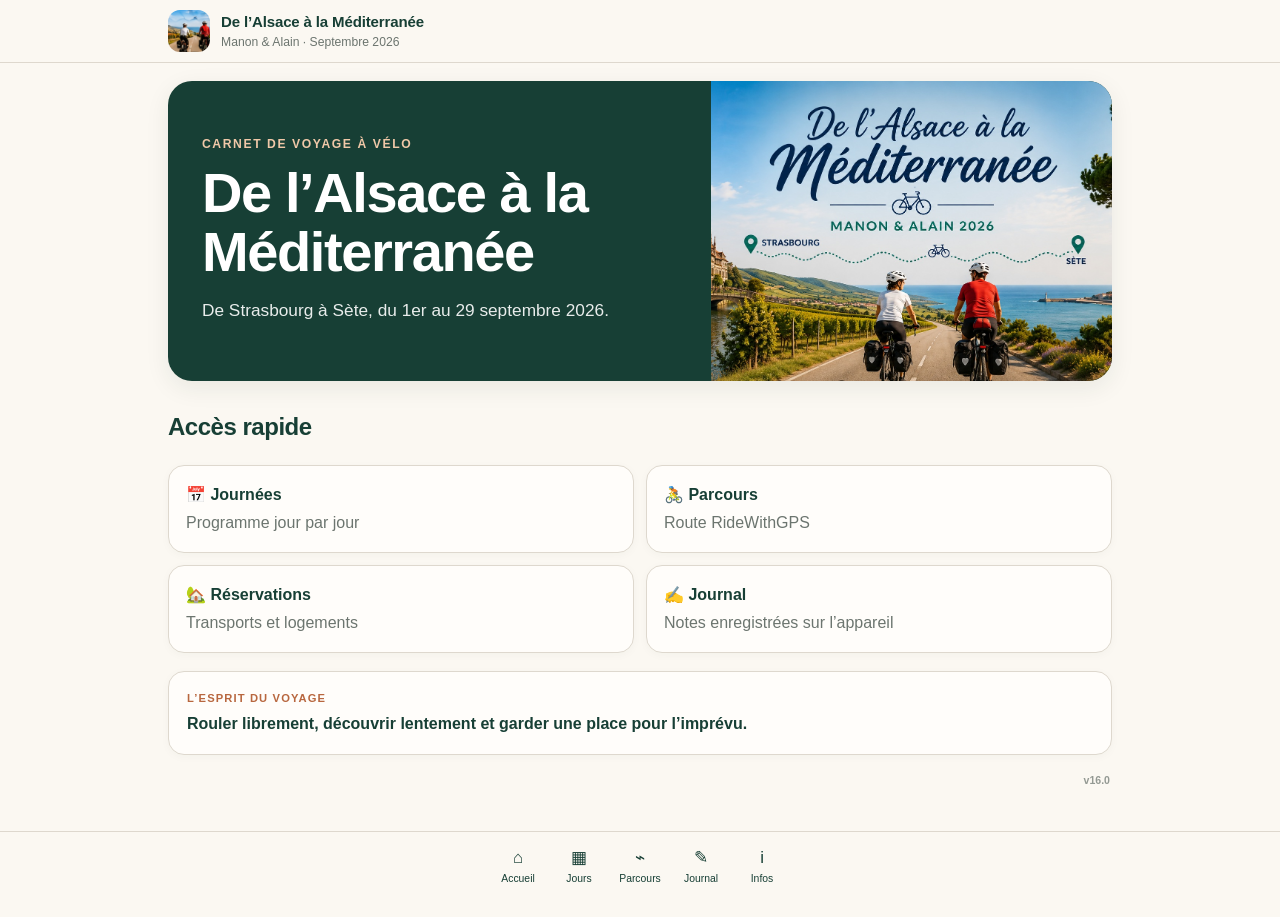
==== commit aec1eec1: "Add files via upload" ====
--- a/index.html
+++ b/index.html
@@ -41,7 +41,7 @@
     <a class="card" href="#journal"><b>✍️ Journal</b><span>Notes enregistrées sur l’appareil</span></a>
   </div>
   <div class="spirit"><small>L’ESPRIT DU VOYAGE</small><strong>Rouler librement, découvrir lentement et garder une place pour l’imprévu.</strong></div>
-  <p class="home-version" aria-label="Version de l’application">v13.0</p>
+  <p class="home-version" aria-label="Version de l’application">v16.0</p>
 
 </section>
 
@@ -86,14 +86,11 @@
     <a class="route-item" href="https://ridewithgps.com/routes/56273151" target="_blank" rel="noopener">
       <span class="route-icon">🚴</span><span><strong>Chalon-sur-Saône → Mâcon</strong><small>15 septembre 2026</small></span>
     </a>
-    <a class="route-item" href="https://ridewithgps.com/routes/56273559" target="_blank" rel="noopener">
-      <span class="route-icon">🚴</span><span><strong>Tournus → Belleville-en-Beaujolais</strong><small>16 septembre 2026</small></span>
-    </a>
-    <a class="route-item" href="https://ridewithgps.com/routes/56281487" target="_blank" rel="noopener">
-      <span class="route-icon">🚴</span><span><strong>Belleville-en-Beaujolais → Givors</strong><small>17 septembre 2026</small></span>
-    </a>
-    <a class="route-item" href="https://ridewithgps.com/routes/56790082" target="_blank" rel="noopener">
-      <span class="route-icon">🚴</span><span><strong>Givors → Tain-l’Hermitage</strong><small>18 septembre 2026</small></span>
+    <a class="route-item" href="jour-16-macon-train-givors-condrieu.gpx" target="_blank" rel="noopener">
+      <span class="route-icon">🚆🚴</span><span><strong>Mâcon → Givors Ville (train) → Condrieu</strong><small>16 septembre 2026</small></span>
+    </a>
+    <a class="route-item" href="jour-17-condrieu-tain-lhermitage.gpx" target="_blank" rel="noopener">
+      <span class="route-icon">🚴</span><span><strong>Condrieu → Tain-l’Hermitage</strong><small>17 septembre 2026</small></span>
     </a>
     <a class="route-item" href="https://ridewithgps.com/routes/56830705" target="_blank" rel="noopener">
       <span class="route-icon">🚴</span><span><strong>Tain-l’Hermitage → Montélimar</strong><small>20 septembre 2026</small></span>
@@ -196,7 +193,7 @@
     </ol>
     <p class="note">Si l’ancienne version reste affichée, fermer le site puis le rouvrir dans Safari.</p>
   </div>
-<p><strong>Version actuelle : v13.0</strong></p>
+<p><strong>Version actuelle : v16.0</strong></p>
 </section>
 </main>
 
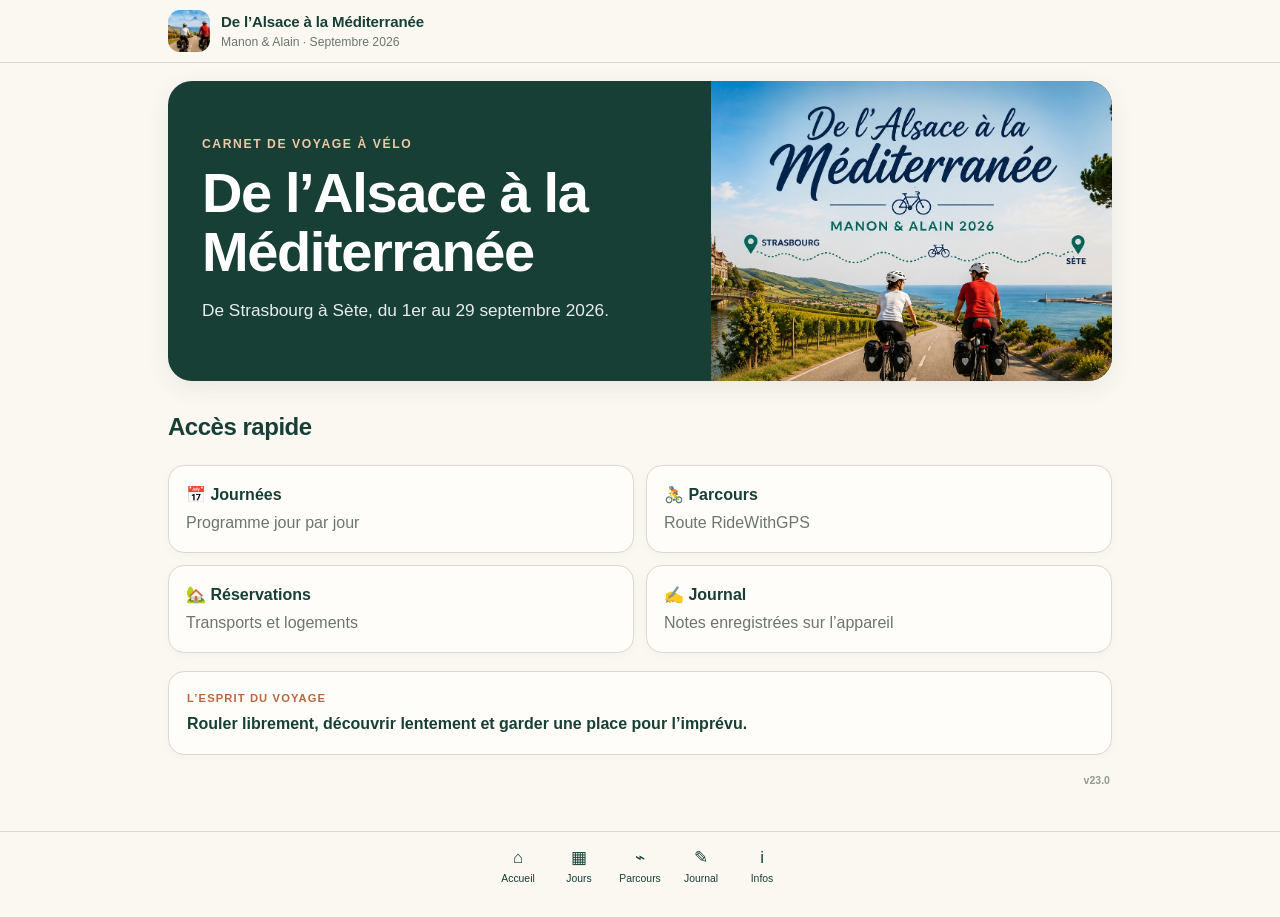
==== commit e03fae6d: "Add files via upload" ====
--- a/index.html
+++ b/index.html
@@ -7,7 +7,7 @@
   <meta name="apple-mobile-web-app-capable" content="yes">
   <meta name="apple-mobile-web-app-status-bar-style" content="default">
   <meta name="apple-mobile-web-app-title" content="France 2026">
-  <link rel="manifest" href="manifest.webmanifest?v=8.1">
+  <link rel="manifest" href="manifest.webmanifest?v=23.0">
   <link rel="apple-touch-icon" sizes="180x180" href="icon-180-v2920.png">
   <link rel="icon" type="image/png" sizes="192x192" href="icon-192-v2920.png">
   <link rel="stylesheet" href="styles.css">
@@ -41,7 +41,7 @@
     <a class="card" href="#journal"><b>✍️ Journal</b><span>Notes enregistrées sur l’appareil</span></a>
   </div>
   <div class="spirit"><small>L’ESPRIT DU VOYAGE</small><strong>Rouler librement, découvrir lentement et garder une place pour l’imprévu.</strong></div>
-  <p class="home-version" aria-label="Version de l’application">v16.0</p>
+  <p class="home-version" aria-label="Version de l’application">v23.0</p>
 
 </section>
 
@@ -101,6 +101,9 @@
     <a class="route-item" href="https://ridewithgps.com/routes/56885622" target="_blank" rel="noopener">
       <span class="route-icon">🚴</span><span><strong>Orange → Avignon</strong><small>22 septembre 2026</small></span>
     </a>
+    <a class="route-item" href="jour-24-avignon-gallician.gpx" target="_blank" rel="noopener">
+      <span class="route-icon">🚴</span><span><strong>Avignon → Gallician</strong><small>24 septembre 2026</small></span>
+    </a>
   </div>
 </section>
 
@@ -116,7 +119,7 @@
     <a href="aeronavette-reservation.pdf" target="_blank" rel="noopener">Voir la réservation Aéronavette</a>
   </div>
 
-  <div class="panel"><b>Lyon — 1er et 2 septembre</b><p>14, rue Saint-Victorien, 69003 Lyon</p><a href="https://wego.here.com/search/14%20Rue%20Saint-Victorien%2C%2069003%20Lyon" target="_blank" rel="noopener" class="reservation-action">📍 Ouvrir dans HERE WeGo</a></div>
+  <div class="panel"><b>Lyon — 1er et 2 septembre</b><p>14, rue Saint-Victorien, 69003 Lyon</p><a href="https://maps.apple.com/?q=14%20Rue%20Saint-Victorien%2C%2069003%20Lyon" target="_blank" rel="noopener" class="reservation-action">📍 Ouvrir dans Apple Plans</a></div>
 
   <div class="panel">
     <b>📦 Bounce — consigne de bagages · 2 au 27 septembre</b>
@@ -126,9 +129,9 @@
     <strong>Récupération :</strong> 27 septembre 2026 à 17 h<br>
     <strong>Code de réservation :</strong> RHQDAPG4<br>
     <strong>Bagage :</strong> 1 hors format</p>
-    <a href="https://wego.here.com/directions/mix/14%20Rue%20Saint-Victorien%2C%2069003%20Lyon/31%20Rue%20Maurice%20Flandin%2C%2069003%20Lyon" target="_blank" rel="noopener" class="reservation-action">🗺️ Itinéraire Airbnb → Bounce</a>
-  </div>
-  <div class="panel"><b>Strasbourg — 3 et 4 septembre</b><p>17, rue des Orfèvres, 67000 Strasbourg</p><a href="https://wego.here.com/search/17%20Rue%20des%20Orfevres%2C%20Strasbourg" target="_blank" rel="noopener" class="reservation-action">📍 Ouvrir dans HERE WeGo</a></div>
+    <a href="https://maps.apple.com/?saddr=14%20Rue%20Saint-Victorien%2C%2069003%20Lyon&daddr=31%20Rue%20Maurice%20Flandin%2C%2069003%20Lyon" target="_blank" rel="noopener" class="reservation-action">🗺️ Itinéraire Airbnb → Bounce</a>
+  </div>
+  <div class="panel"><b>Strasbourg — 3 et 4 septembre</b><p>17, rue des Orfèvres, 67000 Strasbourg</p><a href="https://maps.apple.com/?q=17%20Rue%20des%20Orfevres%2C%20Strasbourg" target="_blank" rel="noopener" class="reservation-action">📍 Ouvrir dans Apple Plans</a></div>
   <div class="panel"><b>Aéroport de Lyon → Part-Dieu</b><p>Rhônexpress.</p><a href="https://www.rhonexpress.fr/" target="_blank" rel="noopener" class="reservation-action">🎟️ Ouvrir la billetterie Rhônexpress</a></div>
   <div class="panel warning"><b>Train Lyon → Strasbourg</b><p>Horaire et réservation des deux vélos à confirmer. Ne pas considérer cette section comme une réservation.</p><a href="https://www.sncf-connect.com/" target="_blank" rel="noopener">SNCF Connect</a></div>
 </section>
@@ -162,7 +165,7 @@
     <b>Applications utiles</b>
     <p><a href="https://ridewithgps.com/" target="_blank" rel="noopener">RideWithGPS</a><br>
     <a href="https://www.sncf-connect.com/" target="_blank" rel="noopener">SNCF Connect</a><br>
-    <a href="https://wego.here.com/" target="_blank" rel="noopener">HERE WeGo</a></p>
+    <a href="https://maps.apple.com/" target="_blank" rel="noopener">Apple Plans</a></p>
   </div>
 
 
@@ -193,11 +196,11 @@
     </ol>
     <p class="note">Si l’ancienne version reste affichée, fermer le site puis le rouvrir dans Safari.</p>
   </div>
-<p><strong>Version actuelle : v16.0</strong></p>
+<p><strong>Version actuelle : v23.0</strong></p>
 </section>
 </main>
 
 <nav class="bottom"><a href="#accueil">⌂<span>Accueil</span></a><a href="#jours">▦<span>Jours</span></a><a href="#itineraire">⌁<span>Parcours</span></a><a href="#journal">✎<span>Journal</span></a><a href="#infos">i<span>Infos</span></a></nav>
 <script src="app.js?v=9.1"></script>
 </body>
-</html>+</html>
